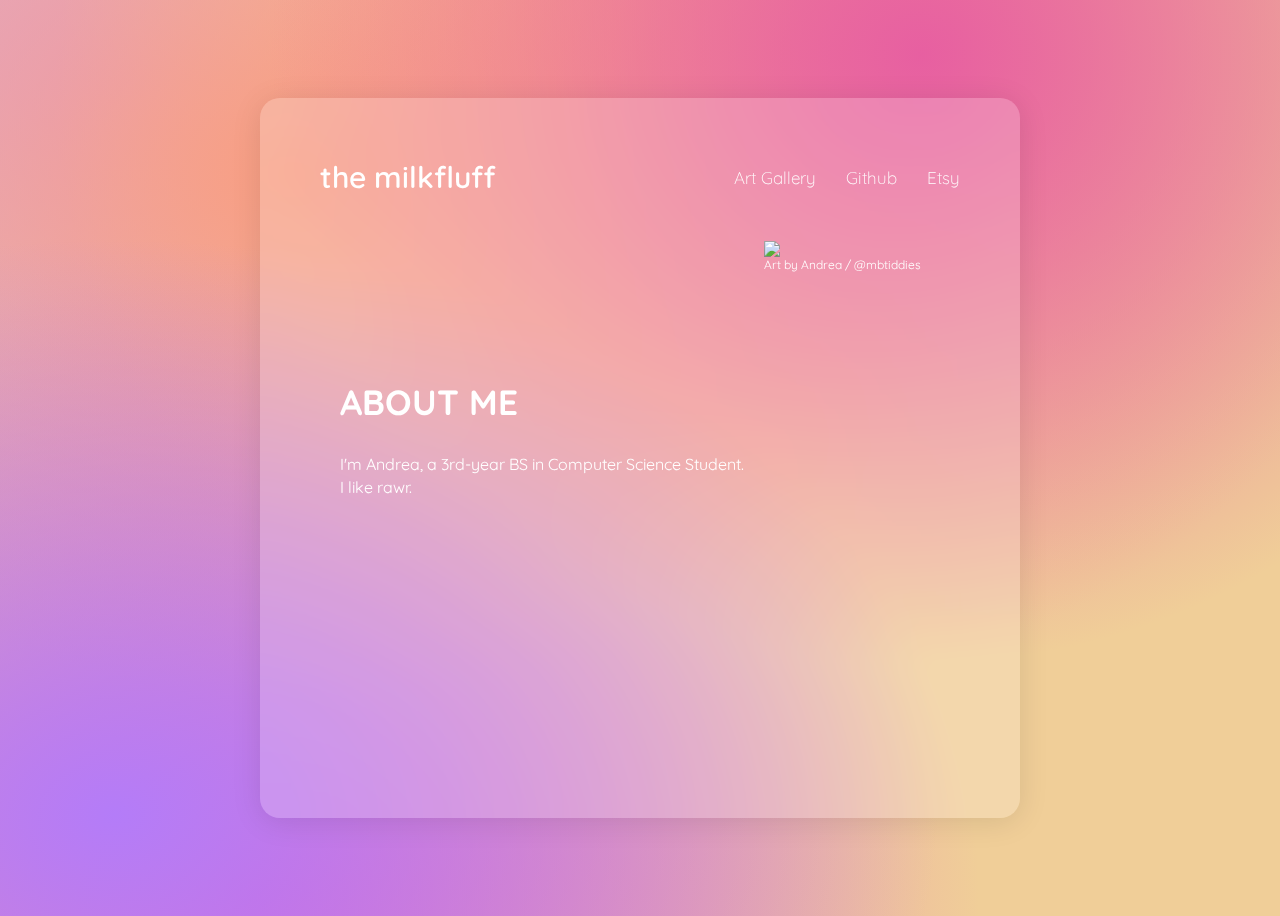
==== Andrea Portfolio/about.html @ 90117926 "about me added" ====
<html>
    <head>
        <link rel="stylesheet" href="style.css" crossorigin="anonymous" referrerpolicy="no-referrer"/>
    </head>
    <body>
        <script src="myscripts.js"></script>
            <div class="container">
                <div class="glass-container">
                    <nav class="navbar">
                        <div class="logo"><a href="index.html">the milkfluff</a></div>
                        <ul class="nav-links">
                            <li class="nav-link hover-underline-animation"><a href="gallery.html">Art Gallery</a></li>
                            <li class="nav-link hover-underline-animation"><a href="https://github.com/anderrated">Github</a></li>
                            <li class="nav-link hover-underline-animation"><a href="https://www.etsy.com/shop/themilkfluff">Etsy</a></li>
                        </ul>
                    </nav>
                    <div class="content">
                        <div class="main">
                            <h2>ABOUT ME</h2>
                            <p>I'm Andrea, a 3rd-year BS in Computer Science Student.<br>
                            I like rawr.</p>
                        </div>
                        <div class="image-wrapper">
                            <img src="unicorn.png">
                            <div class="attribute">
                                Art by Andrea / @mbtiddies
                            </div>
                        </div>
                </div>
                    </div>
                </div>
            </div>
    </body>
</html>
---- Andrea Portfolio/style.css ----
@import url('https://fonts.googleapis.com/css2?family=Quicksand:wght@300;400;500;600;700&display=swap');

*{
    font-family: 'Quicksand', sans-serif;
}

a{
    text-decoration: none;
    color: #fff;
}

body{
    color: #fff;
    background-color: #f0ce98;
    background-image:
        radial-gradient(at 9% 89%, rgb(180, 124, 248) 0px, transparent 50%),
        radial-gradient(at 72% 6%, hsla(331, 74%, 64%, 1) 0px, transparent 50%),
        radial-gradient(at 24% 19%, hsla(14, 90%, 74%, 1) 0px, transparent 50%),
        radial-gradient(at 65% 6%, hsla(6, 79%, 76%, 1) 0px, transparent 50%),
        radial-gradient(at 20% 98%, hsla(316, 72%, 64%, 1) 0px, transparent 50%),
        radial-gradient(at 44% 9%, hsla(40, 96%, 77%, 1) 0px, transparent 50%),
        radial-gradient(at 10% 9%, rgb(216, 159, 231) 0px, transparent 50%);
    min-height: 100vh;
    background-size: cover;
    background-repeat: no-repeat;
}

.container{
    display: flex;
    justify-content: center;
}

.glass-container{
    display: block;
    max-width: 50vw;
    margin-top: 10vh;
    margin-bottom: 30px;
    background: rgba(255, 255, 255, 0.20);
    padding: 60px;
    border-radius: 20px;
    box-shadow: 0 4px 30px rgba(0, 0, 0, 0.1);
    backdrop-filter: blur(11.6px);
    -webkit-backdrop-filter: blur(11.6px);
}

.navbar {
    display: flex;
    align-items: center;
    justify-content: space-between;
    flex-direction: row;
    flex-wrap: wrap;
}

.logo{
    display: inline-block;
    font-size: 30px;
    font-weight: 600;
}

ul.nav-links{
    margin: 0;
    display: flex;
    list-style: none;
    padding: 0;
    gap: 0 30px;
    flex-wrap: wrap;
}

li.nav-link{
    display: inline-block;
    font-size: 17px;
    font-weight: 300;
}

.nav-link a{
    color: #ffffff;
}

.hover-underline-animation {
    display: inline-block;
    position: relative;
    color: #d000ff;
}

.hover-underline-animation::after {
    content: '';
    position: absolute;
    width: 100%;
    transform: scaleX(0);
    height: 2px;
    bottom: -4px;
    left: 0;
    background-color: #d000ff;
    transform-origin: bottom right;
    transition: transform 0.3s ease;
}

.hover-underline-animation:hover::after {
    transform: scaleX(1);
    transform-origin: bottom left;
}

.content{
    display: flex;
    width: 100%;
}

.main{
    margin-top: 15vh;
    display: inline-block;
    padding: 20px;
}

.main h2{
    font-size: 35px;
}

.main p{
    font-size: 16px;
    line-height: 23px;
}

button{
    margin-top: 10px;
    width: 80%;
    height: 40px;
    font-size: 15px;
    color: #fff;
    background-color: transparent;
    border: 1px solid #fff;
    border-radius: 10px;
    cursor: pointer;
    transition: all 0.3s ease;
}

button:hover{
    border-color: #db29cf;
    background-color: #ef4fa7;
}

.image-wrapper{
    display: flex;
    margin-top: 5vh;
    position: relative;
    flex-direction: column;

}

.image-wrapper img{
    max-width: 25vw;
    object-fit: cover;
}

.attribute{
    bottom: 20px;
    font-size: 12px;
    right: 1rem;
    text-align: right;
}

/* GALLERY */
.glass-container{
    width: 1000px;
    height: 600px;
}

.glass-container .slide{
    width: 100%;
    height: 90%;
    position: relative;
}


.glass-container .slide .item{
    width: 200px;
    height: 250px;
    position: absolute;
    top: 50%;
    transform: translate(0, -50%);
    border-radius: 20px;
    box-shadow: 0 30px 50px #505050;
    background-position: 50% 50%;
    background-size: cover;
    display: inline-block;
    transition: 0.5s;
}

.slide .item:nth-child(1),
.slide .item:nth-child(2){
    top: 2rem;
    left: 0;
    transform: translate(5%, 0);
    border-radius: 20px;
    width: 90%;
    height: 90%;
}


.slide .item:nth-child(3){
    left: 50%;
}
.slide .item:nth-child(4){
    left: calc(50% + 220px);
}
.slide .item:nth-child(5){
    left: calc(50% + 440px);
}

/* here n = 0, 1, 2, 3,... */
.slide .item:nth-child(n + 6){
    left: calc(50% + 660px);
    opacity: 0;
}

.item .content{
    position: relative;
    top: 50%;
    left: 100px;
    width: 300px;
    text-align: left;
    color: #eee;
    transform: translate(0, -50%);
    font-family: system-ui;
    display: none;
}


.slide .item:nth-child(2) .content{
    display: block;
}


.content .name{
    font-size: 40px;
    text-transform: uppercase;
    font-weight: bold;
    opacity: 0;
    animation: animate 1s ease-in-out 1 forwards;
}

.content .des{
    margin-top: 10px;
    margin-bottom: 20px;
    opacity: 0;
    animation: animate 1s ease-in-out 0.3s 1 forwards;
}

.content button{
    padding: 10px 20px;
    cursor: pointer;
    opacity: 0;
    animation: animate 1s ease-in-out 0.6s 1 forwards;
}


@keyframes animate {
    from{
        opacity: 0;
        transform: translate(0, 100px);
        filter: blur(33px);
    }

    to{
        opacity: 1;
        transform: translate(0);
        filter: blur(0);
    }
}



.button{
    width: 100%;
    text-align: center;
    bottom: 20px;
    right: 0;
}

.button button{
    width: 40px;
    height: 35px;
    border-radius: 8px;
    border: none;
    cursor: pointer;
    margin: 0 5px;
    border: 1px solid #000;
    transition: 0.3s;
}

.button button:hover{
    background: #ababab;
    color: #fff;
}

@media screen and (max-width: 1075px) {
    .main{
        margin-top: 0vh;
    }
    .content{
        flex-direction: column;
        align-items: center;
        text-align: center;
    }
    .image-wrapper{
        margin-top: 0vh;
    }
    li.nav-link{
        font-size: 1rem;
    }
    .logo{
        text-align: center;
    }
    .attribute{
        text-align: center;
    }
}

@media screen and (max-width: 720px) {
    .main{
        margin-top: 0vh;
    }
    .logo{
        font-size: 22px;
    }
    li.nav-link{
        font-size: 0.7rem;
    }
    .main h2{
        font-size: 28px;
    }
    .main p{
        font-size: 15px;
    }
    button{
        font-size: 0.80rem;
        height: 3rem;
    }
    .image-wrapper img{
        max-width: 65vw;
    }
}

@media screen and (max-width: 400px) {
    button{
        height: 5;
    }
}
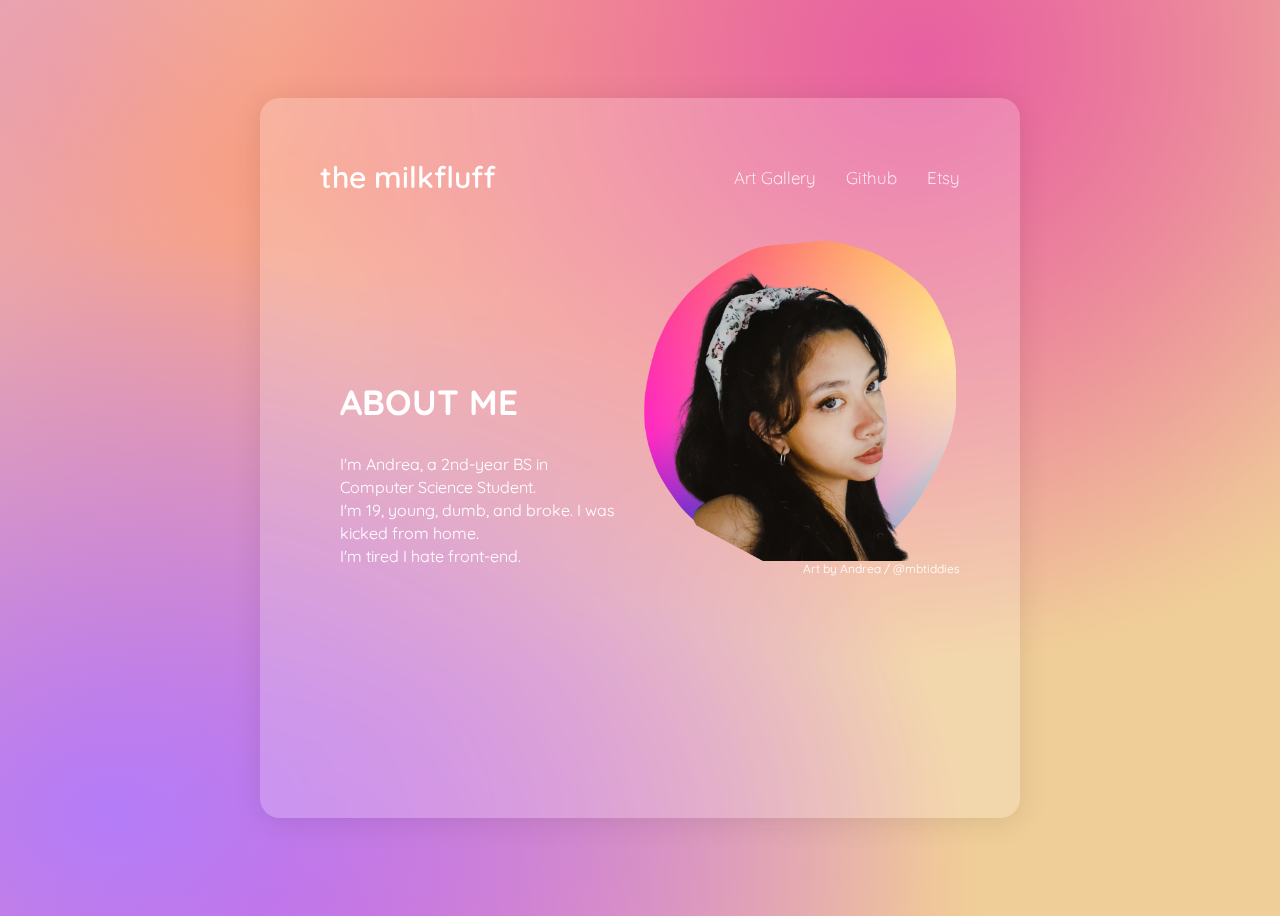
==== commit cda3d48a: "about me updated" ====
--- a/Andrea Portfolio/about.html
+++ b/Andrea Portfolio/about.html
@@ -17,11 +17,12 @@
                     <div class="content">
                         <div class="main">
                             <h2>ABOUT ME</h2>
-                            <p>I'm Andrea, a 3rd-year BS in Computer Science Student.<br>
-                            I like rawr.</p>
+                            <p>I'm Andrea, a 2nd-year BS in Computer Science Student.<br>
+                            I'm 19, young, dumb, and broke. I was kicked from home.<br>
+                            I'm tired I hate front-end.</p>
                         </div>
                         <div class="image-wrapper">
-                            <img src="unicorn.png">
+                            <img src="andrea.png">
                             <div class="attribute">
                                 Art by Andrea / @mbtiddies
                             </div>
